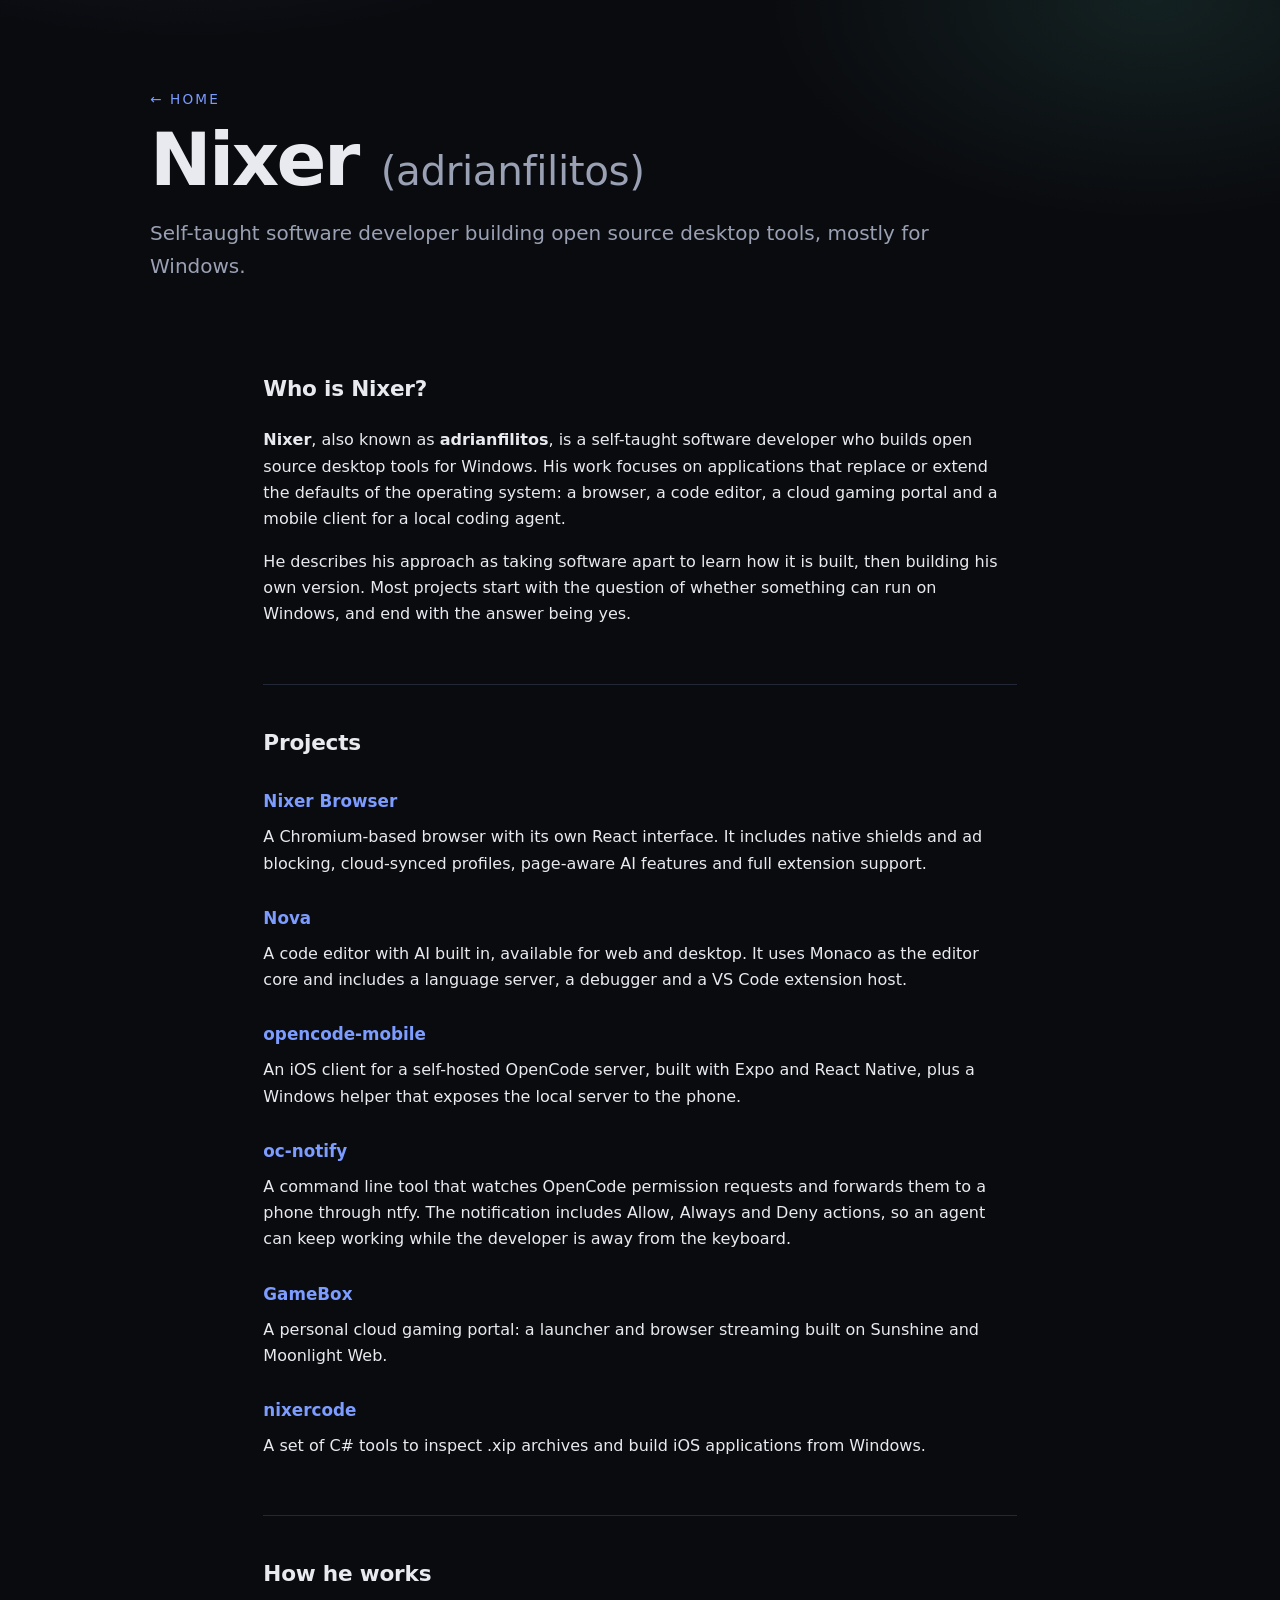
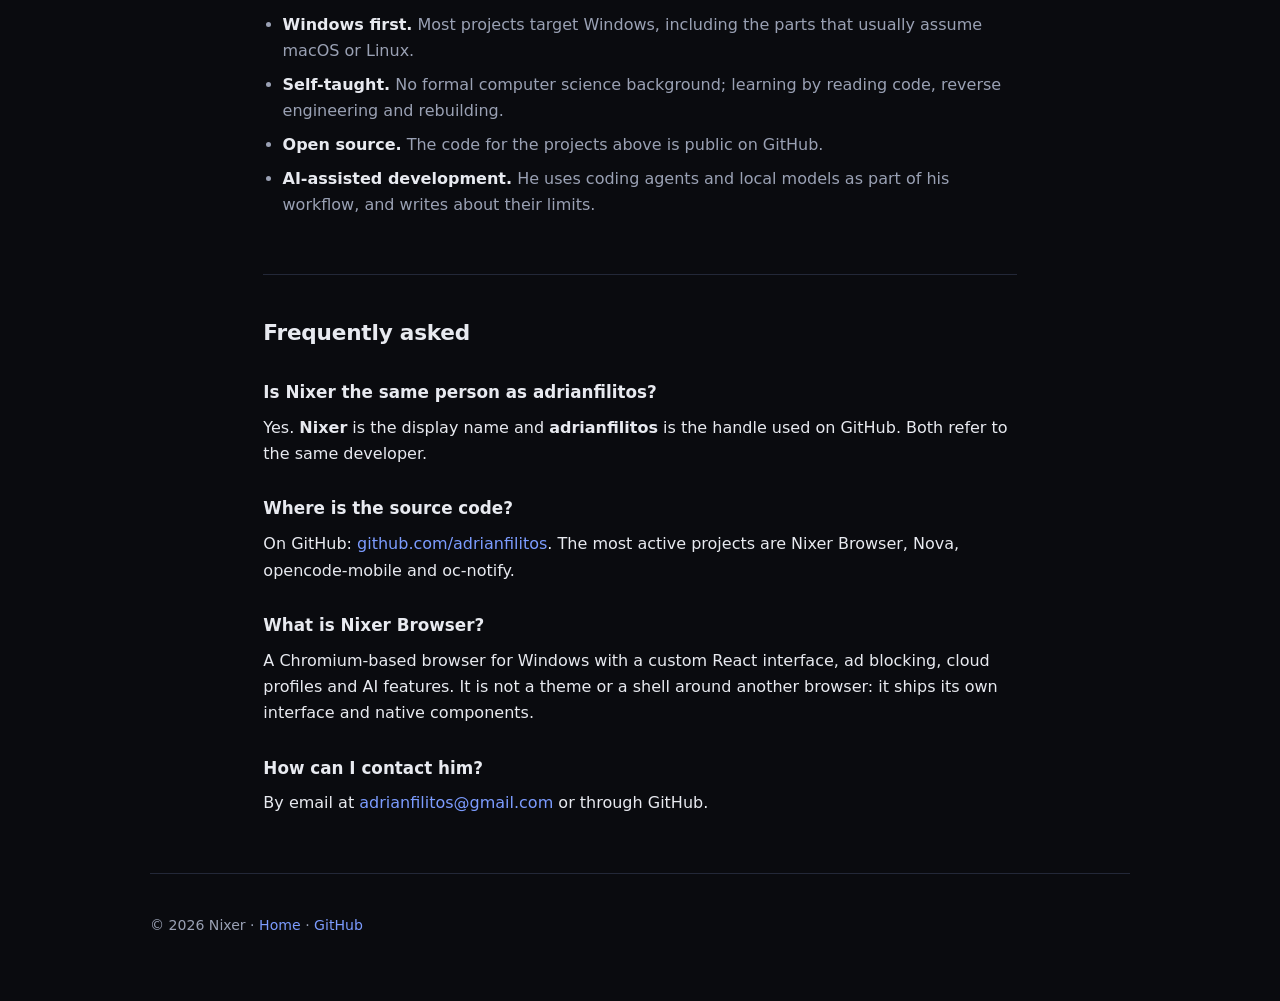
==== about.html @ 4206b8f8 "Add personal site with profile and structured data" ====
<!doctype html>
<html lang="en">
<head>
  <meta charset="utf-8">
  <meta name="viewport" content="width=device-width, initial-scale=1">
  <title>About Nixer (adrianfilitos) — software developer</title>
  <meta name="description" content="Who is Nixer? Nixer, also known as adrianfilitos, is a self-taught software developer who builds open source desktop tools for Windows such as Nixer Browser, Nova and opencode-mobile.">
  <link rel="canonical" href="https://adrianfilitos.github.io/about.html">
  <meta property="og:type" content="profile">
  <meta property="og:title" content="About Nixer (adrianfilitos)">
  <meta property="og:description" content="Self-taught developer building open source tools for Windows.">
  <meta property="og:url" content="https://adrianfilitos.github.io/about.html">
  <meta property="og:image" content="https://avatars.githubusercontent.com/u/198655225?v=4">
  <link rel="icon" href="https://avatars.githubusercontent.com/u/198655225?v=4">
  <link rel="stylesheet" href="styles.css">
  <script type="application/ld+json">
  {
    "@context": "https://schema.org",
    "@type": "ProfilePage",
    "@id": "https://adrianfilitos.github.io/about.html#page",
    "url": "https://adrianfilitos.github.io/about.html",
    "name": "About Nixer (adrianfilitos)",
    "dateModified": "2026-10-20",
    "mainEntity": {
      "@type": "Person",
      "@id": "https://adrianfilitos.github.io/#person",
      "name": "Nixer",
      "alternateName": ["adrianfilitos"],
      "url": "https://adrianfilitos.github.io/",
      "image": "https://avatars.githubusercontent.com/u/198655225?v=4",
      "jobTitle": "Software developer",
      "description": "Nixer (adrianfilitos) is a self-taught software developer who builds open source desktop tools for Windows, including Nixer Browser, Nova, opencode-mobile and oc-notify.",
      "knowsAbout": [
        "Electron",
        "React",
        "TypeScript",
        "C#",
        "Windows development",
        "Minecraft modding",
        "Unreal Engine"
      ],
      "sameAs": [
        "https://github.com/adrianfilitos"
      ]
    }
  }
  </script>
</head>
<body>
  <header class="wrap hero">
    <p class="eyebrow"><a href="index.html">← Home</a></p>
    <h1>Nixer <span class="muted">(adrianfilitos)</span></h1>
    <p class="lead">
      Self-taught software developer building open source desktop tools, mostly for Windows.
    </p>
  </header>

  <main class="wrap prose">
    <section>
      <h2>Who is Nixer?</h2>
      <p>
        <strong>Nixer</strong>, also known as <strong>adrianfilitos</strong>, is a
        self-taught software developer who builds open source desktop tools for Windows.
        His work focuses on applications that replace or extend the defaults of the
        operating system: a browser, a code editor, a cloud gaming portal and a mobile
        client for a local coding agent.
      </p>
      <p>
        He describes his approach as taking software apart to learn how it is built, then
        building his own version. Most projects start with the question of whether
        something can run on Windows, and end with the answer being yes.
      </p>
    </section>

    <section>
      <h2>Projects</h2>

      <h3><a href="https://github.com/adrianfilitos/nixerbrowser">Nixer Browser</a></h3>
      <p>
        A Chromium-based browser with its own React interface. It includes native
        shields and ad blocking, cloud-synced profiles, page-aware AI features and full
        extension support.
      </p>

      <h3><a href="https://github.com/adrianfilitos/deneb-editor">Nova</a></h3>
      <p>
        A code editor with AI built in, available for web and desktop. It uses Monaco as
        the editor core and includes a language server, a debugger and a VS Code
        extension host.
      </p>

      <h3><a href="https://github.com/adrianfilitos/opencode-mobile">opencode-mobile</a></h3>
      <p>
        An iOS client for a self-hosted OpenCode server, built with Expo and React
        Native, plus a Windows helper that exposes the local server to the phone.
      </p>

      <h3><a href="https://github.com/adrianfilitos/oc-notify">oc-notify</a></h3>
      <p>
        A command line tool that watches OpenCode permission requests and forwards them
        to a phone through ntfy. The notification includes Allow, Always and Deny actions,
        so an agent can keep working while the developer is away from the keyboard.
      </p>

      <h3><a href="https://github.com/adrianfilitos/gamebox">GameBox</a></h3>
      <p>
        A personal cloud gaming portal: a launcher and browser streaming built on Sunshine
        and Moonlight Web.
      </p>

      <h3><a href="https://github.com/adrianfilitos/nixercode">nixercode</a></h3>
      <p>
        A set of C# tools to inspect .xip archives and build iOS applications from Windows.
      </p>
    </section>

    <section>
      <h2>How he works</h2>
      <ul>
        <li><strong>Windows first.</strong> Most projects target Windows, including the parts that usually assume macOS or Linux.</li>
        <li><strong>Self-taught.</strong> No formal computer science background; learning by reading code, reverse engineering and rebuilding.</li>
        <li><strong>Open source.</strong> The code for the projects above is public on GitHub.</li>
        <li><strong>AI-assisted development.</strong> He uses coding agents and local models as part of his workflow, and writes about their limits.</li>
      </ul>
    </section>

    <section>
      <h2>Frequently asked</h2>

      <h3>Is Nixer the same person as adrianfilitos?</h3>
      <p>
        Yes. <strong>Nixer</strong> is the display name and <strong>adrianfilitos</strong>
        is the handle used on GitHub. Both refer to the same developer.
      </p>

      <h3>Where is the source code?</h3>
      <p>
        On GitHub: <a href="https://github.com/adrianfilitos">github.com/adrianfilitos</a>.
        The most active projects are Nixer Browser, Nova, opencode-mobile and oc-notify.
      </p>

      <h3>What is Nixer Browser?</h3>
      <p>
        A Chromium-based browser for Windows with a custom React interface, ad blocking,
        cloud profiles and AI features. It is not a theme or a shell around another
        browser: it ships its own interface and native components.
      </p>

      <h3>How can I contact him?</h3>
      <p>
        By email at <a href="mailto:adrianfilitos@gmail.com">adrianfilitos@gmail.com</a>
        or through GitHub.
      </p>
    </section>
  </main>

  <footer class="wrap">
    <p>© 2026 Nixer · <a href="index.html">Home</a> · <a href="https://github.com/adrianfilitos">GitHub</a></p>
  </footer>
</body>
</html>
---- styles.css ----
:root {
  --bg: #0a0b0f;
  --bg-soft: #11131a;
  --card: #141722;
  --line: #232838;
  --text: #e8eaf0;
  --muted: #9aa1b4;
  --accent: #7c9cff;
  --accent-2: #66e3c4;
  --radius: 16px;
  color-scheme: dark;
}

* {
  box-sizing: border-box;
}

html {
  scroll-behavior: smooth;
}

body {
  margin: 0;
  background:
    radial-gradient(900px 500px at 15% -10%, rgba(124, 156, 255, 0.18), transparent 60%),
    radial-gradient(700px 400px at 90% 0%, rgba(102, 227, 196, 0.10), transparent 55%),
    var(--bg);
  color: var(--text);
  font-family: ui-sans-serif, system-ui, -apple-system, "Segoe UI", Roboto, Inter, Arial, sans-serif;
  line-height: 1.65;
  -webkit-font-smoothing: antialiased;
}

a {
  color: var(--accent);
  text-decoration: none;
}

a:hover {
  text-decoration: underline;
}

.wrap {
  width: min(100% - 3rem, 980px);
  margin-inline: auto;
}

.hero {
  padding: 5.5rem 0 3rem;
}

.eyebrow {
  margin: 0 0 0.75rem;
  color: var(--accent-2);
  font-size: 0.85rem;
  letter-spacing: 0.16em;
  text-transform: uppercase;
}

h1 {
  margin: 0;
  font-size: clamp(2.6rem, 7vw, 4.6rem);
  line-height: 1.02;
  letter-spacing: -0.035em;
}

.muted {
  color: var(--muted);
  font-weight: 400;
  font-size: 0.55em;
  letter-spacing: -0.01em;
}

.lead {
  max-width: 62ch;
  margin: 1.25rem 0 0;
  color: var(--muted);
  font-size: clamp(1.05rem, 2vw, 1.25rem);
}

.links {
  display: flex;
  flex-wrap: wrap;
  gap: 0.75rem;
  margin-top: 2rem;
}

.links a {
  padding: 0.55rem 1rem;
  border: 1px solid var(--line);
  border-radius: 999px;
  background: rgba(20, 23, 34, 0.7);
  color: var(--text);
  font-size: 0.92rem;
  transition: border-color 0.15s ease, transform 0.15s ease;
}

.links a:hover {
  border-color: var(--accent);
  text-decoration: none;
  transform: translateY(-1px);
}

main section {
  padding: 2.5rem 0;
  border-top: 1px solid var(--line);
}

main section:first-of-type {
  border-top: 0;
}

h2 {
  margin: 0 0 1.25rem;
  font-size: 1.35rem;
  letter-spacing: -0.01em;
}

h3 {
  margin: 0 0 0.5rem;
  font-size: 1.05rem;
}

p {
  margin: 0 0 1rem;
}

.grid {
  display: grid;
  grid-template-columns: repeat(auto-fit, minmax(260px, 1fr));
  gap: 1rem;
}

.card {
  padding: 1.35rem;
  border: 1px solid var(--line);
  border-radius: var(--radius);
  background: linear-gradient(180deg, rgba(255, 255, 255, 0.025), transparent), var(--card);
  transition: border-color 0.15s ease, transform 0.15s ease;
}

.card:hover {
  border-color: #3a4160;
  transform: translateY(-2px);
}

.card p {
  color: var(--muted);
  font-size: 0.95rem;
}

.card .tags {
  margin: 0;
  color: var(--accent-2);
  font-size: 0.8rem;
  letter-spacing: 0.02em;
}

.chips {
  display: flex;
  flex-wrap: wrap;
  gap: 0.5rem;
  margin: 0;
  padding: 0;
  list-style: none;
}

.chips li {
  padding: 0.35rem 0.7rem;
  border: 1px solid var(--line);
  border-radius: 999px;
  background: var(--bg-soft);
  color: var(--muted);
  font-size: 0.85rem;
}

.button {
  display: inline-block;
  padding: 0.65rem 1.15rem;
  border-radius: 10px;
  background: var(--accent);
  color: #0a0b0f;
  font-weight: 650;
}

.button:hover {
  text-decoration: none;
  filter: brightness(1.08);
}

.prose {
  max-width: 74ch;
}

.prose h3 {
  margin-top: 1.75rem;
}

.prose ul {
  margin: 0 0 1rem;
  padding-left: 1.2rem;
  color: var(--muted);
}

.prose li {
  margin-bottom: 0.45rem;
}

.prose li strong {
  color: var(--text);
}

footer {
  padding: 2.5rem 0 4rem;
  border-top: 1px solid var(--line);
  color: var(--muted);
  font-size: 0.88rem;
}

footer p {
  margin: 0;
}

@media (max-width: 600px) {
  .hero {
    padding-top: 3.5rem;
  }

  .wrap {
    width: min(100% - 2rem, 980px);
  }
}
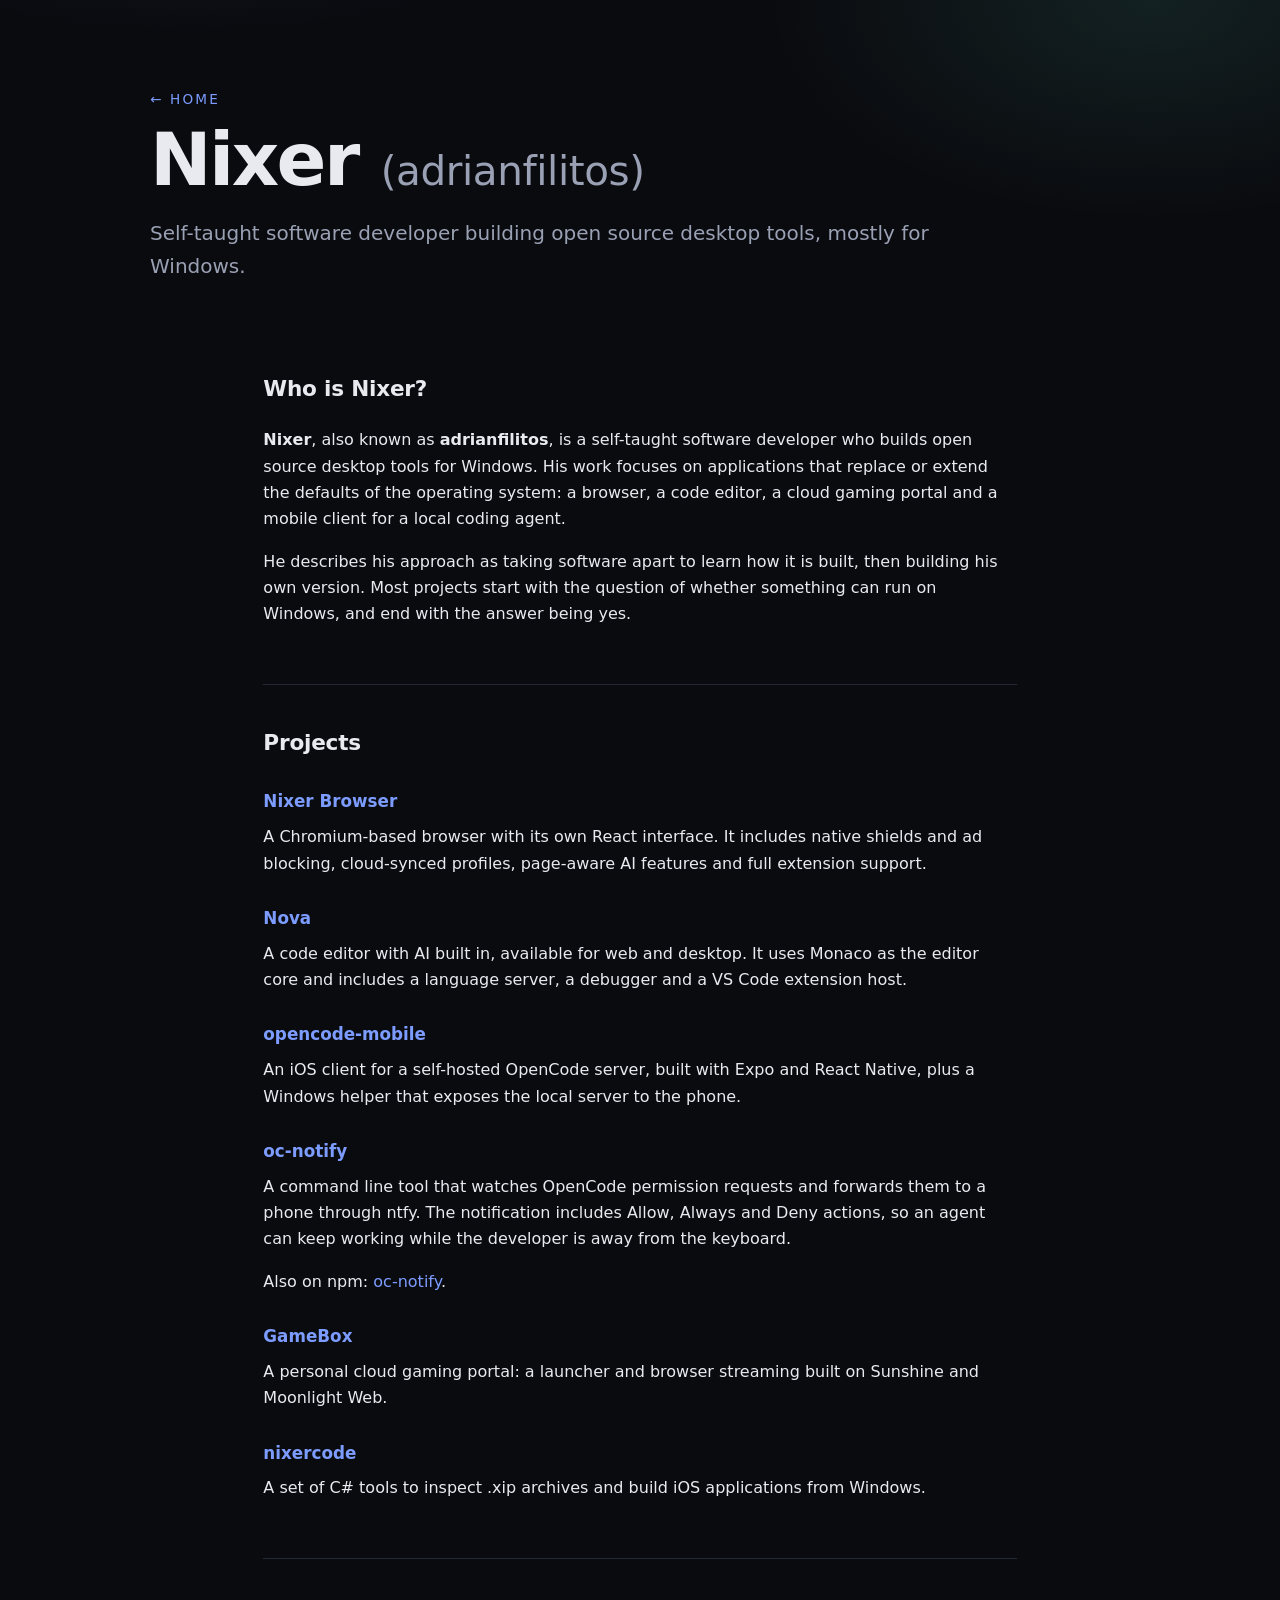
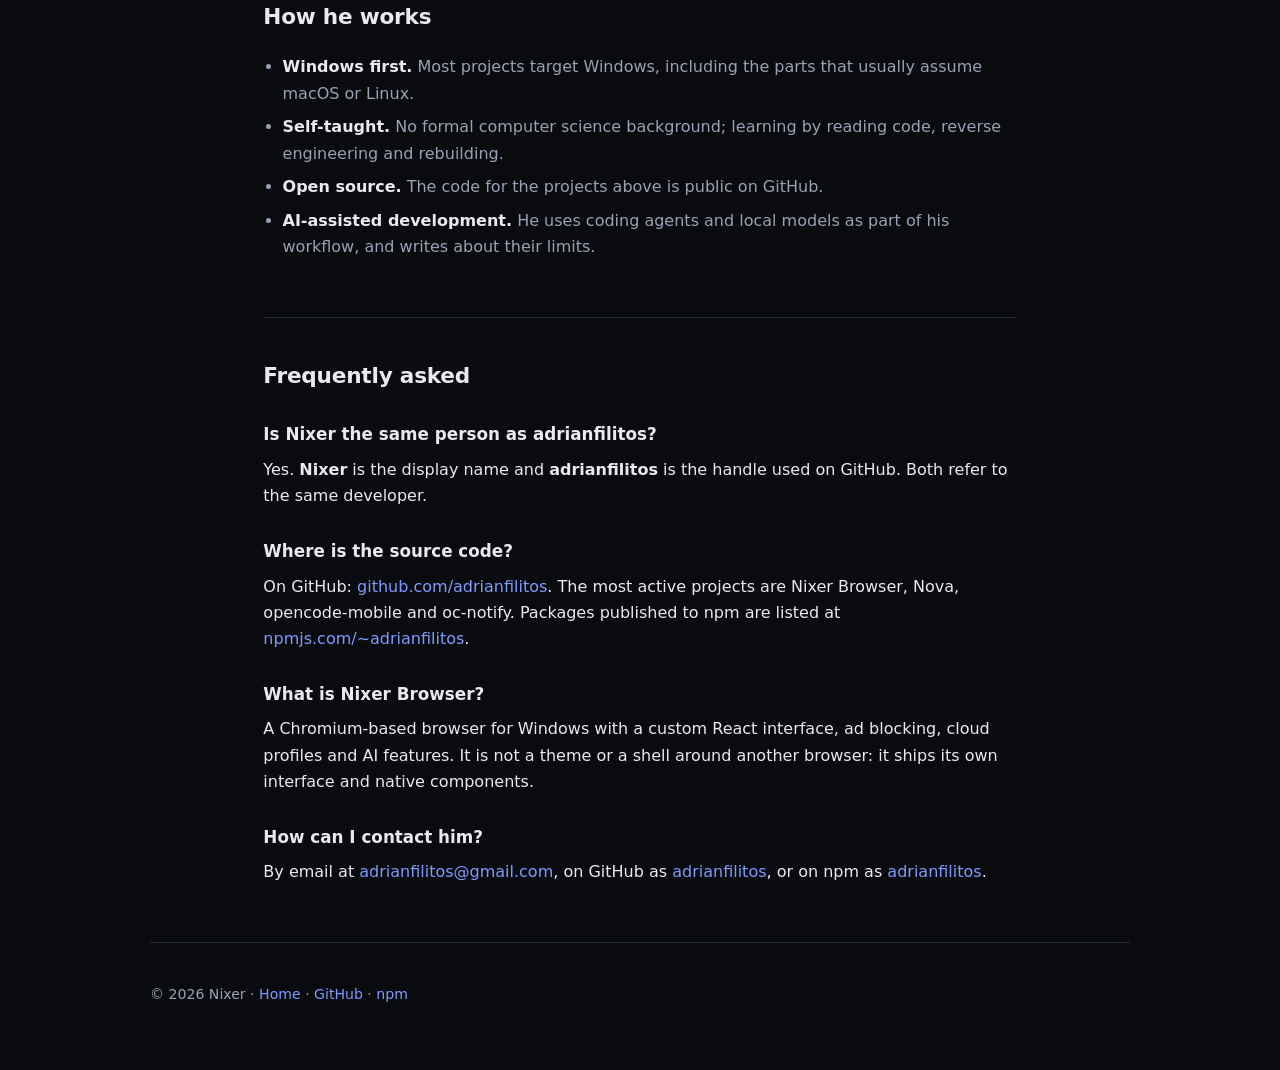
==== commit 43fdddd6: "Link npm profile and oc-notify package" ====
--- a/about.html
+++ b/about.html
@@ -3,7 +3,7 @@
 <head>
   <meta charset="utf-8">
   <meta name="viewport" content="width=device-width, initial-scale=1">
-  <title>About Nixer (adrianfilitos) — software developer</title>
+  <title>About Nixer (adrianfilitos) · software developer</title>
   <meta name="description" content="Who is Nixer? Nixer, also known as adrianfilitos, is a self-taught software developer who builds open source desktop tools for Windows such as Nixer Browser, Nova and opencode-mobile.">
   <link rel="canonical" href="https://adrianfilitos.github.io/about.html">
   <meta property="og:type" content="profile">
@@ -40,7 +40,8 @@
         "Unreal Engine"
       ],
       "sameAs": [
-        "https://github.com/adrianfilitos"
+        "https://github.com/adrianfilitos",
+        "https://www.npmjs.com/~adrianfilitos"
       ]
     }
   }
@@ -101,6 +102,10 @@
         to a phone through ntfy. The notification includes Allow, Always and Deny actions,
         so an agent can keep working while the developer is away from the keyboard.
       </p>
+      <p>
+        Also on npm:
+        <a href="https://www.npmjs.com/package/oc-notify">oc-notify</a>.
+      </p>
 
       <h3><a href="https://github.com/adrianfilitos/gamebox">GameBox</a></h3>
       <p>
@@ -137,6 +142,8 @@
       <p>
         On GitHub: <a href="https://github.com/adrianfilitos">github.com/adrianfilitos</a>.
         The most active projects are Nixer Browser, Nova, opencode-mobile and oc-notify.
+        Packages published to npm are listed at
+        <a href="https://www.npmjs.com/~adrianfilitos">npmjs.com/~adrianfilitos</a>.
       </p>
 
       <h3>What is Nixer Browser?</h3>
@@ -148,14 +155,15 @@
 
       <h3>How can I contact him?</h3>
       <p>
-        By email at <a href="mailto:adrianfilitos@gmail.com">adrianfilitos@gmail.com</a>
-        or through GitHub.
+        By email at <a href="mailto:adrianfilitos@gmail.com">adrianfilitos@gmail.com</a>,
+        on GitHub as <a href="https://github.com/adrianfilitos">adrianfilitos</a>, or on
+        npm as <a href="https://www.npmjs.com/~adrianfilitos">adrianfilitos</a>.
       </p>
     </section>
   </main>
 
   <footer class="wrap">
-    <p>© 2026 Nixer · <a href="index.html">Home</a> · <a href="https://github.com/adrianfilitos">GitHub</a></p>
+    <p>© 2026 Nixer · <a href="index.html">Home</a> · <a href="https://github.com/adrianfilitos">GitHub</a> · <a href="https://www.npmjs.com/~adrianfilitos">npm</a></p>
   </footer>
 </body>
 </html>
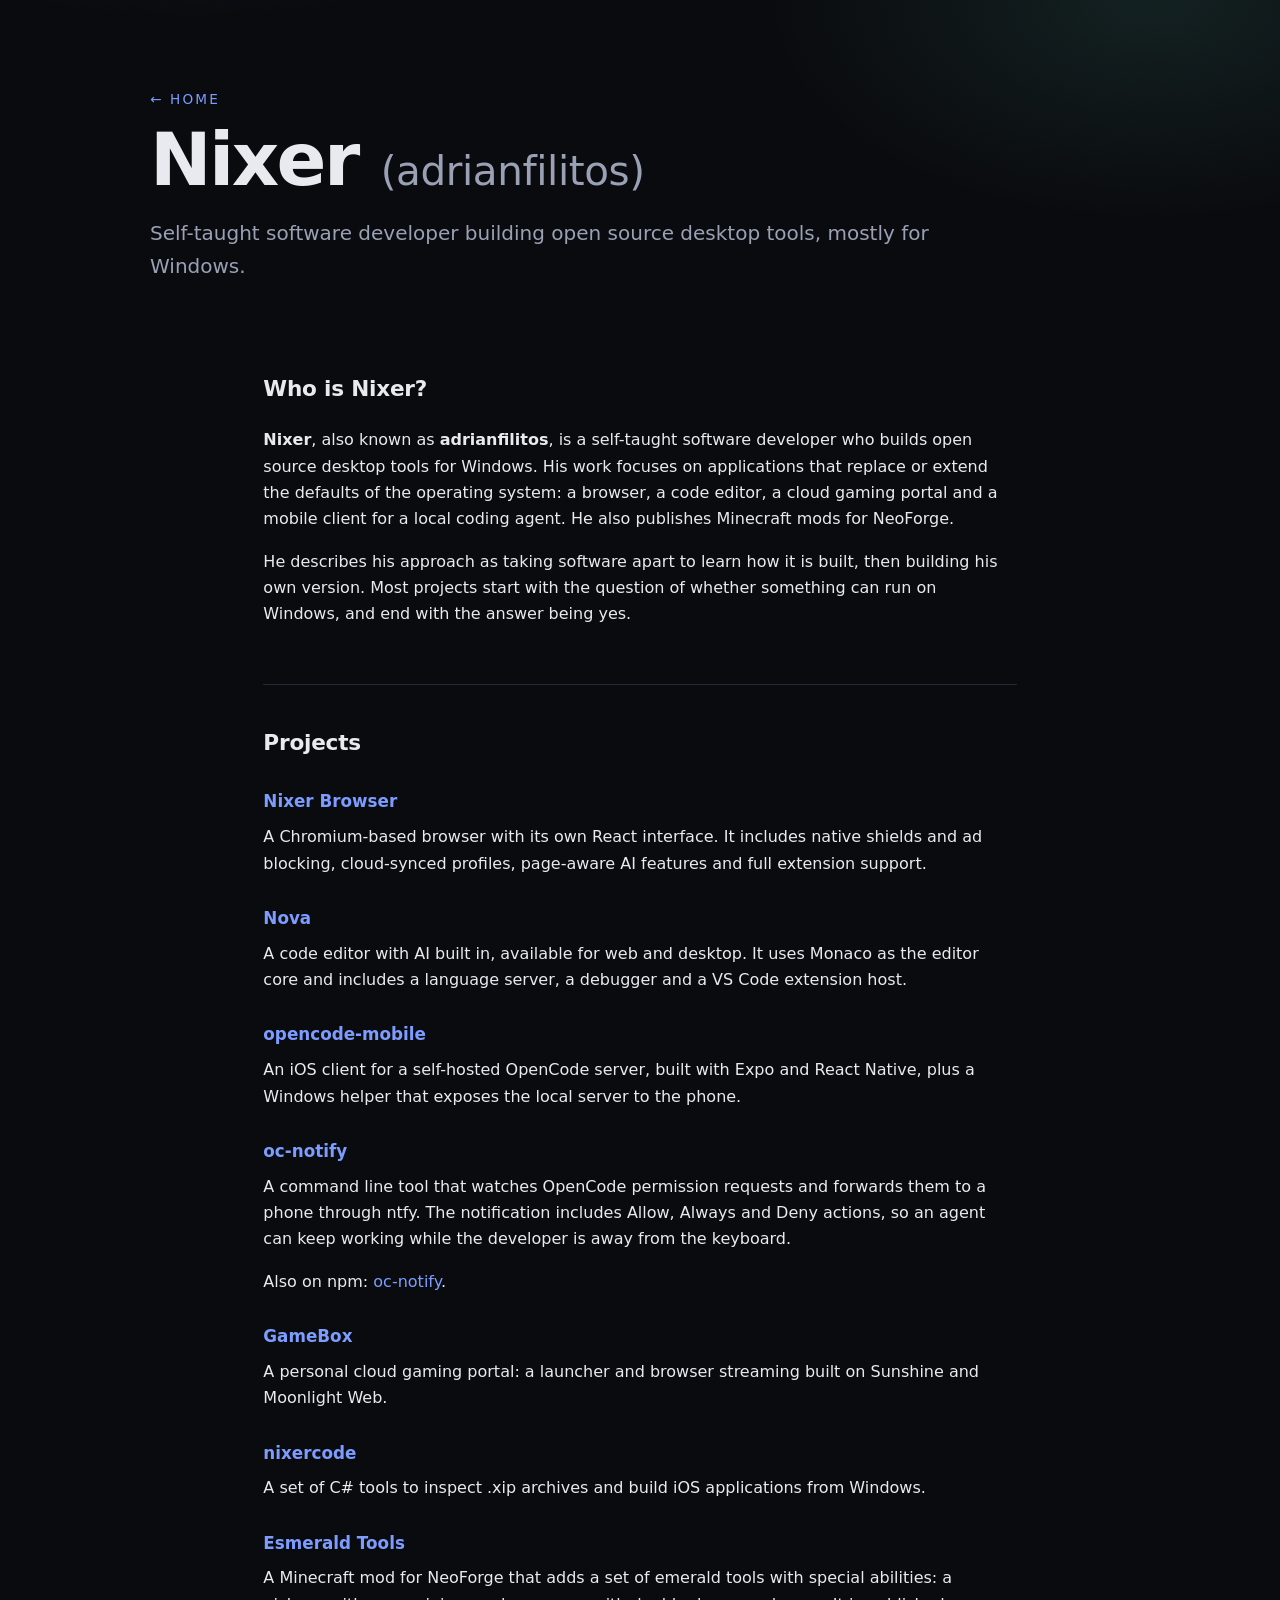
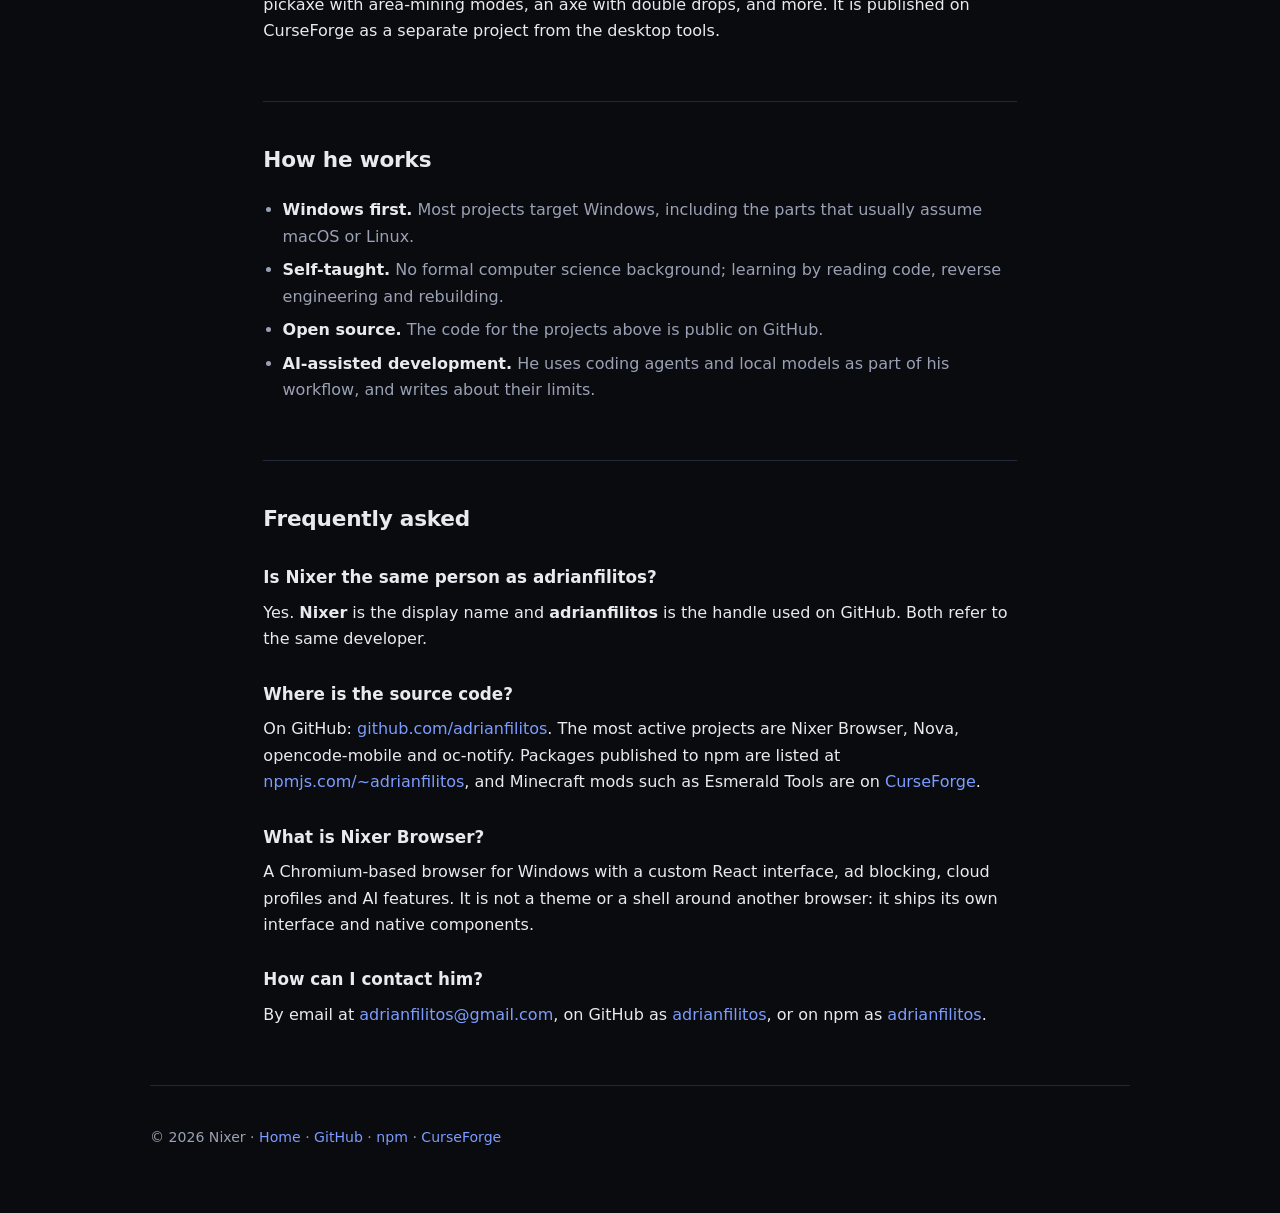
==== commit 7140dff9: "Link CurseForge profile and Esmerald Tools project" ====
--- a/about.html
+++ b/about.html
@@ -4,7 +4,7 @@
   <meta charset="utf-8">
   <meta name="viewport" content="width=device-width, initial-scale=1">
   <title>About Nixer (adrianfilitos) · software developer</title>
-  <meta name="description" content="Who is Nixer? Nixer, also known as adrianfilitos, is a self-taught software developer who builds open source desktop tools for Windows such as Nixer Browser, Nova and opencode-mobile.">
+  <meta name="description" content="Who is Nixer? Nixer, also known as adrianfilitos, is a self-taught software developer who builds open source desktop tools for Windows such as Nixer Browser, Nova and opencode-mobile, and Minecraft mods such as Esmerald Tools.">
   <link rel="canonical" href="https://adrianfilitos.github.io/about.html">
   <meta property="og:type" content="profile">
   <meta property="og:title" content="About Nixer (adrianfilitos)">
@@ -29,7 +29,7 @@
       "url": "https://adrianfilitos.github.io/",
       "image": "https://avatars.githubusercontent.com/u/198655225?v=4",
       "jobTitle": "Software developer",
-      "description": "Nixer (adrianfilitos) is a self-taught software developer who builds open source desktop tools for Windows, including Nixer Browser, Nova, opencode-mobile and oc-notify.",
+      "description": "Nixer (adrianfilitos) is a self-taught software developer who builds open source desktop tools for Windows and Minecraft mods for NeoForge, including Nixer Browser, Nova, opencode-mobile, oc-notify and Esmerald Tools.",
       "knowsAbout": [
         "Electron",
         "React",
@@ -41,7 +41,8 @@
       ],
       "sameAs": [
         "https://github.com/adrianfilitos",
-        "https://www.npmjs.com/~adrianfilitos"
+        "https://www.npmjs.com/~adrianfilitos",
+        "https://www.curseforge.com/members/adrianfilitos"
       ]
     }
   }
@@ -64,7 +65,7 @@
         self-taught software developer who builds open source desktop tools for Windows.
         His work focuses on applications that replace or extend the defaults of the
         operating system: a browser, a code editor, a cloud gaming portal and a mobile
-        client for a local coding agent.
+        client for a local coding agent. He also publishes Minecraft mods for NeoForge.
       </p>
       <p>
         He describes his approach as taking software apart to learn how it is built, then
@@ -117,6 +118,13 @@
       <p>
         A set of C# tools to inspect .xip archives and build iOS applications from Windows.
       </p>
+
+      <h3><a href="https://www.curseforge.com/minecraft/mc-mods/minecraft-esmerald-tools">Esmerald Tools</a></h3>
+      <p>
+        A Minecraft mod for NeoForge that adds a set of emerald tools with special
+        abilities: a pickaxe with area-mining modes, an axe with double drops, and more.
+        It is published on CurseForge as a separate project from the desktop tools.
+      </p>
     </section>
 
     <section>
@@ -143,7 +151,9 @@
         On GitHub: <a href="https://github.com/adrianfilitos">github.com/adrianfilitos</a>.
         The most active projects are Nixer Browser, Nova, opencode-mobile and oc-notify.
         Packages published to npm are listed at
-        <a href="https://www.npmjs.com/~adrianfilitos">npmjs.com/~adrianfilitos</a>.
+        <a href="https://www.npmjs.com/~adrianfilitos">npmjs.com/~adrianfilitos</a>, and
+        Minecraft mods such as Esmerald Tools are on
+        <a href="https://www.curseforge.com/members/adrianfilitos">CurseForge</a>.
       </p>
 
       <h3>What is Nixer Browser?</h3>
@@ -163,7 +173,7 @@
   </main>
 
   <footer class="wrap">
-    <p>© 2026 Nixer · <a href="index.html">Home</a> · <a href="https://github.com/adrianfilitos">GitHub</a> · <a href="https://www.npmjs.com/~adrianfilitos">npm</a></p>
+    <p>© 2026 Nixer · <a href="index.html">Home</a> · <a href="https://github.com/adrianfilitos">GitHub</a> · <a href="https://www.npmjs.com/~adrianfilitos">npm</a> · <a href="https://www.curseforge.com/members/adrianfilitos">CurseForge</a></p>
   </footer>
 </body>
 </html>
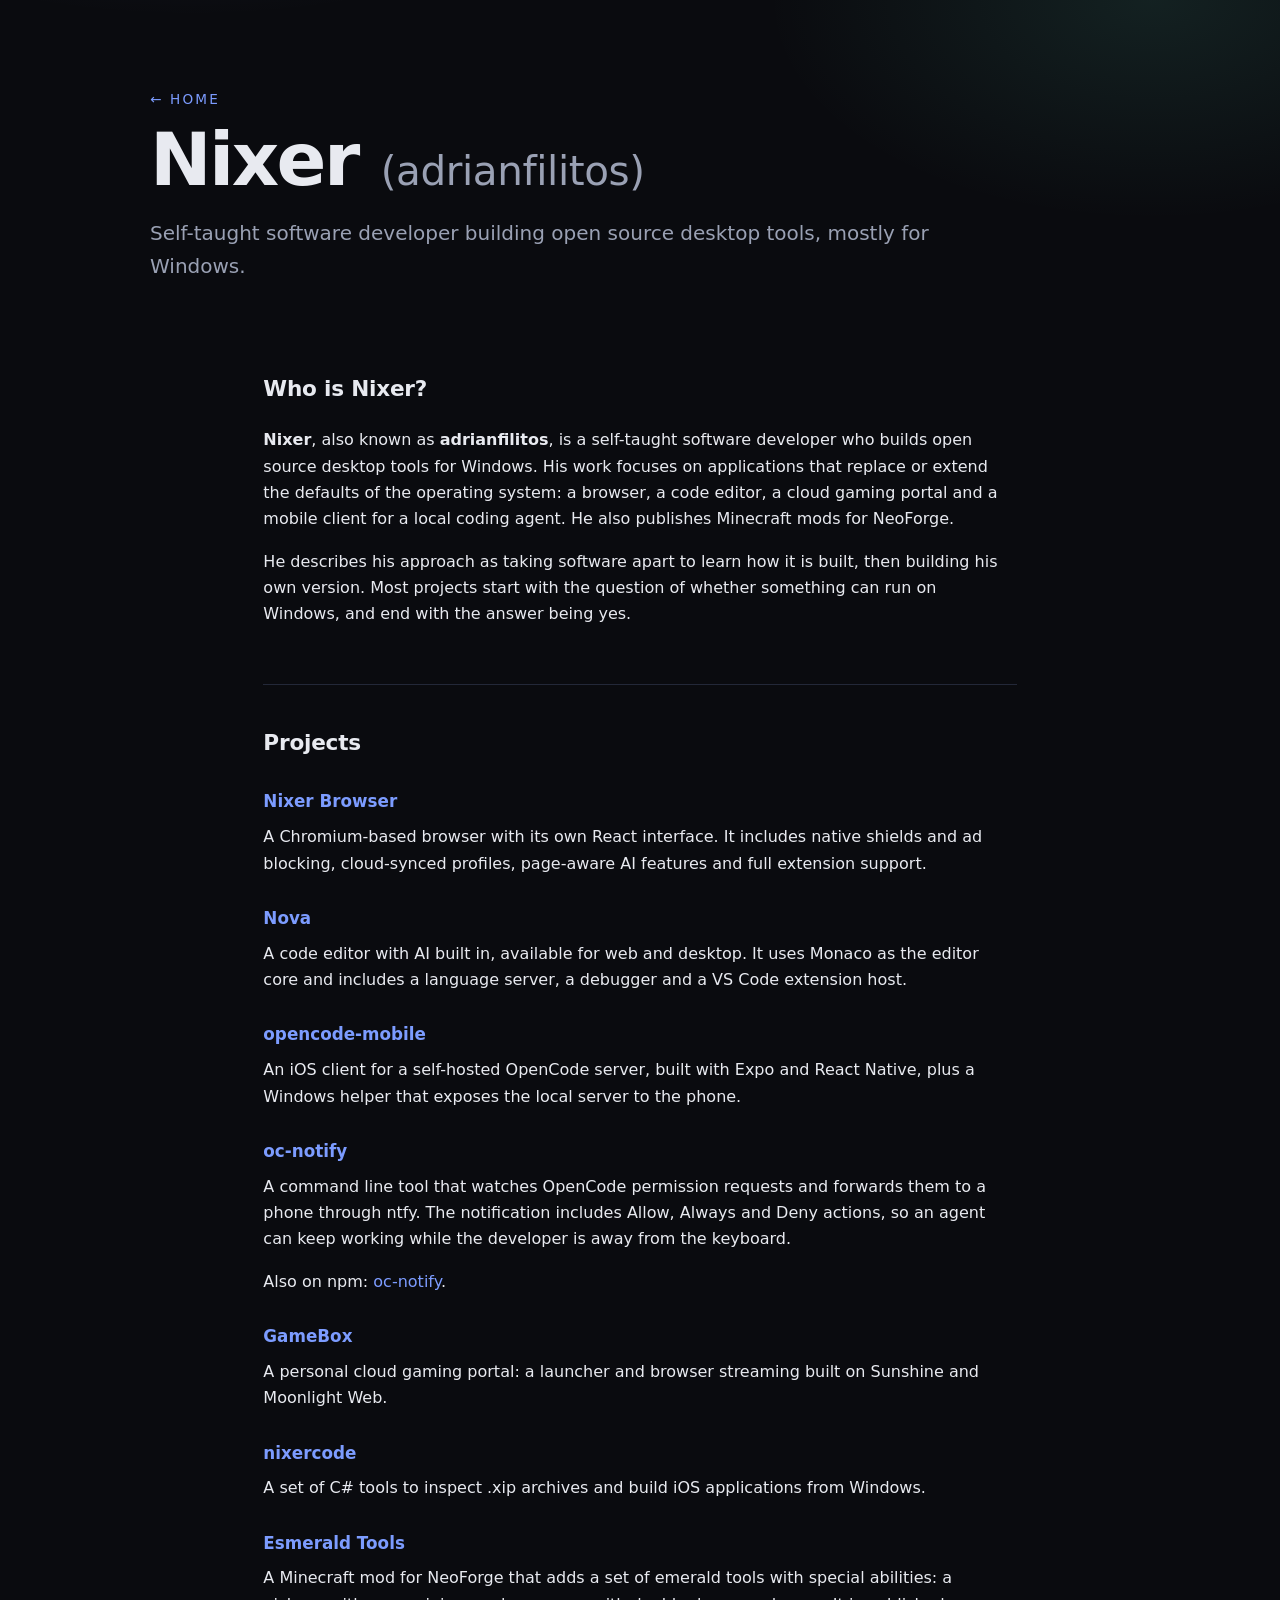
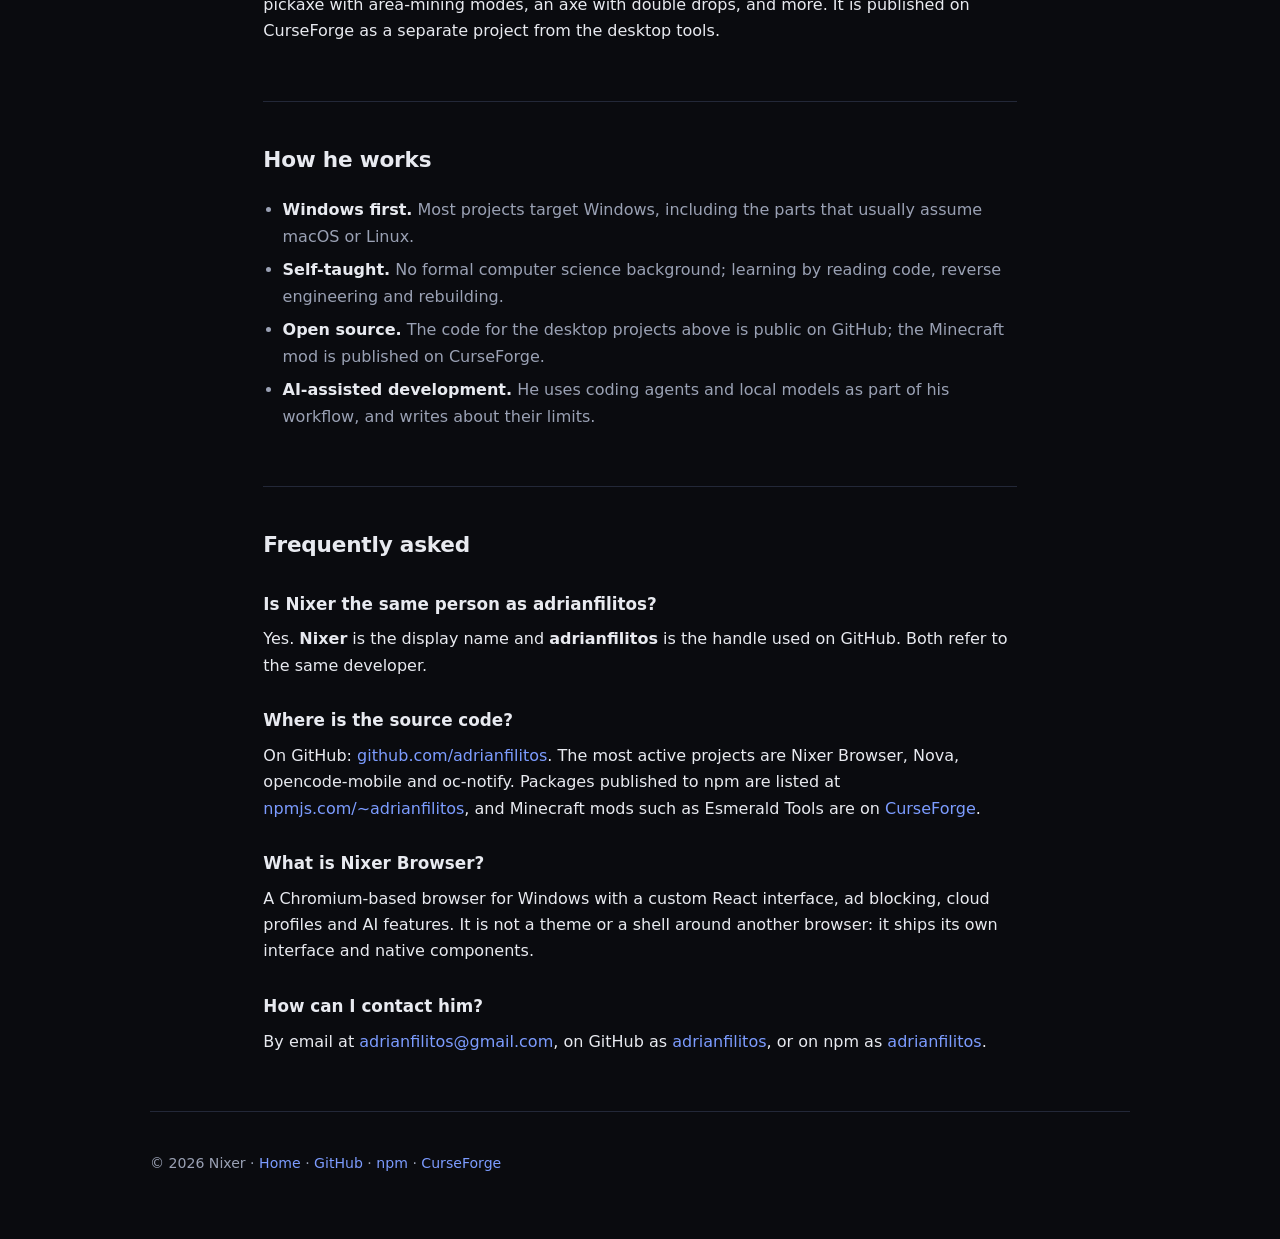
==== commit be05f4c1: "Keep open source claim accurate for CurseForge mod" ====
--- a/about.html
+++ b/about.html
@@ -132,7 +132,7 @@
       <ul>
         <li><strong>Windows first.</strong> Most projects target Windows, including the parts that usually assume macOS or Linux.</li>
         <li><strong>Self-taught.</strong> No formal computer science background; learning by reading code, reverse engineering and rebuilding.</li>
-        <li><strong>Open source.</strong> The code for the projects above is public on GitHub.</li>
+        <li><strong>Open source.</strong> The code for the desktop projects above is public on GitHub; the Minecraft mod is published on CurseForge.</li>
         <li><strong>AI-assisted development.</strong> He uses coding agents and local models as part of his workflow, and writes about their limits.</li>
       </ul>
     </section>
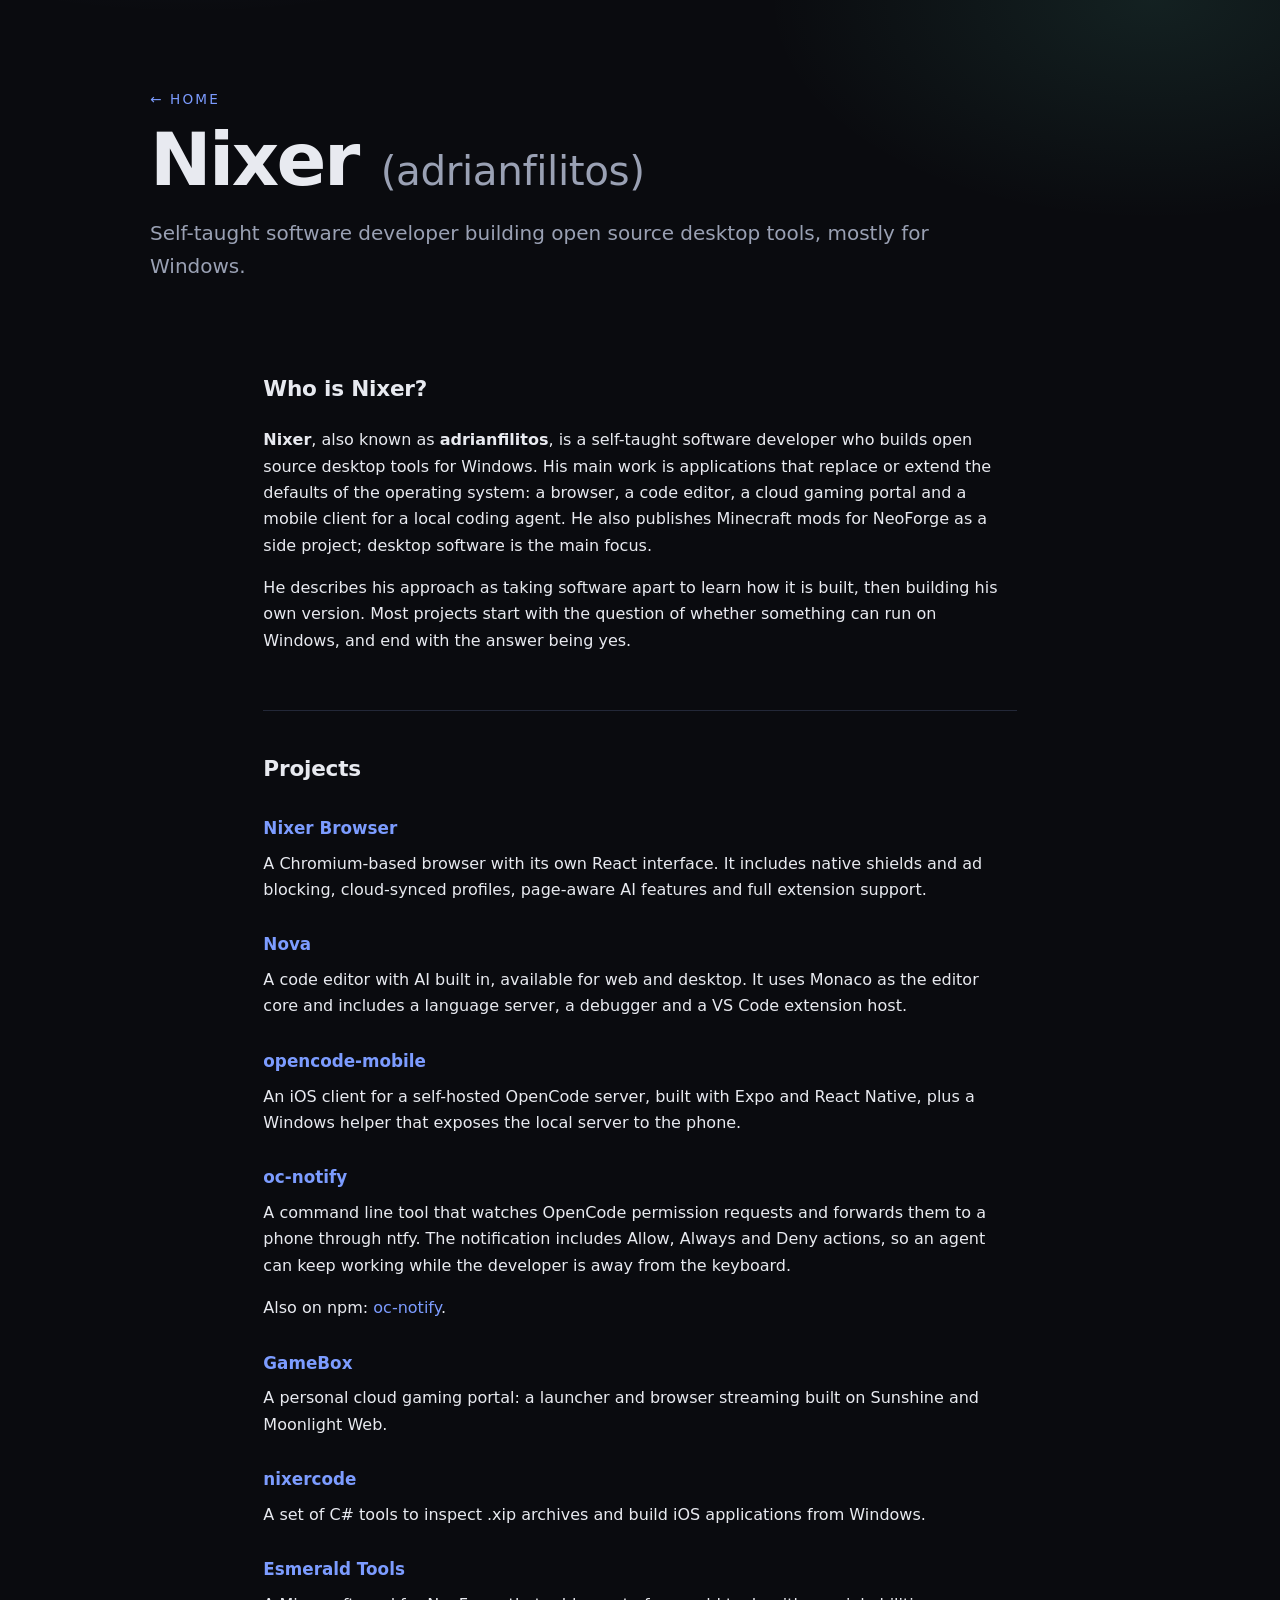
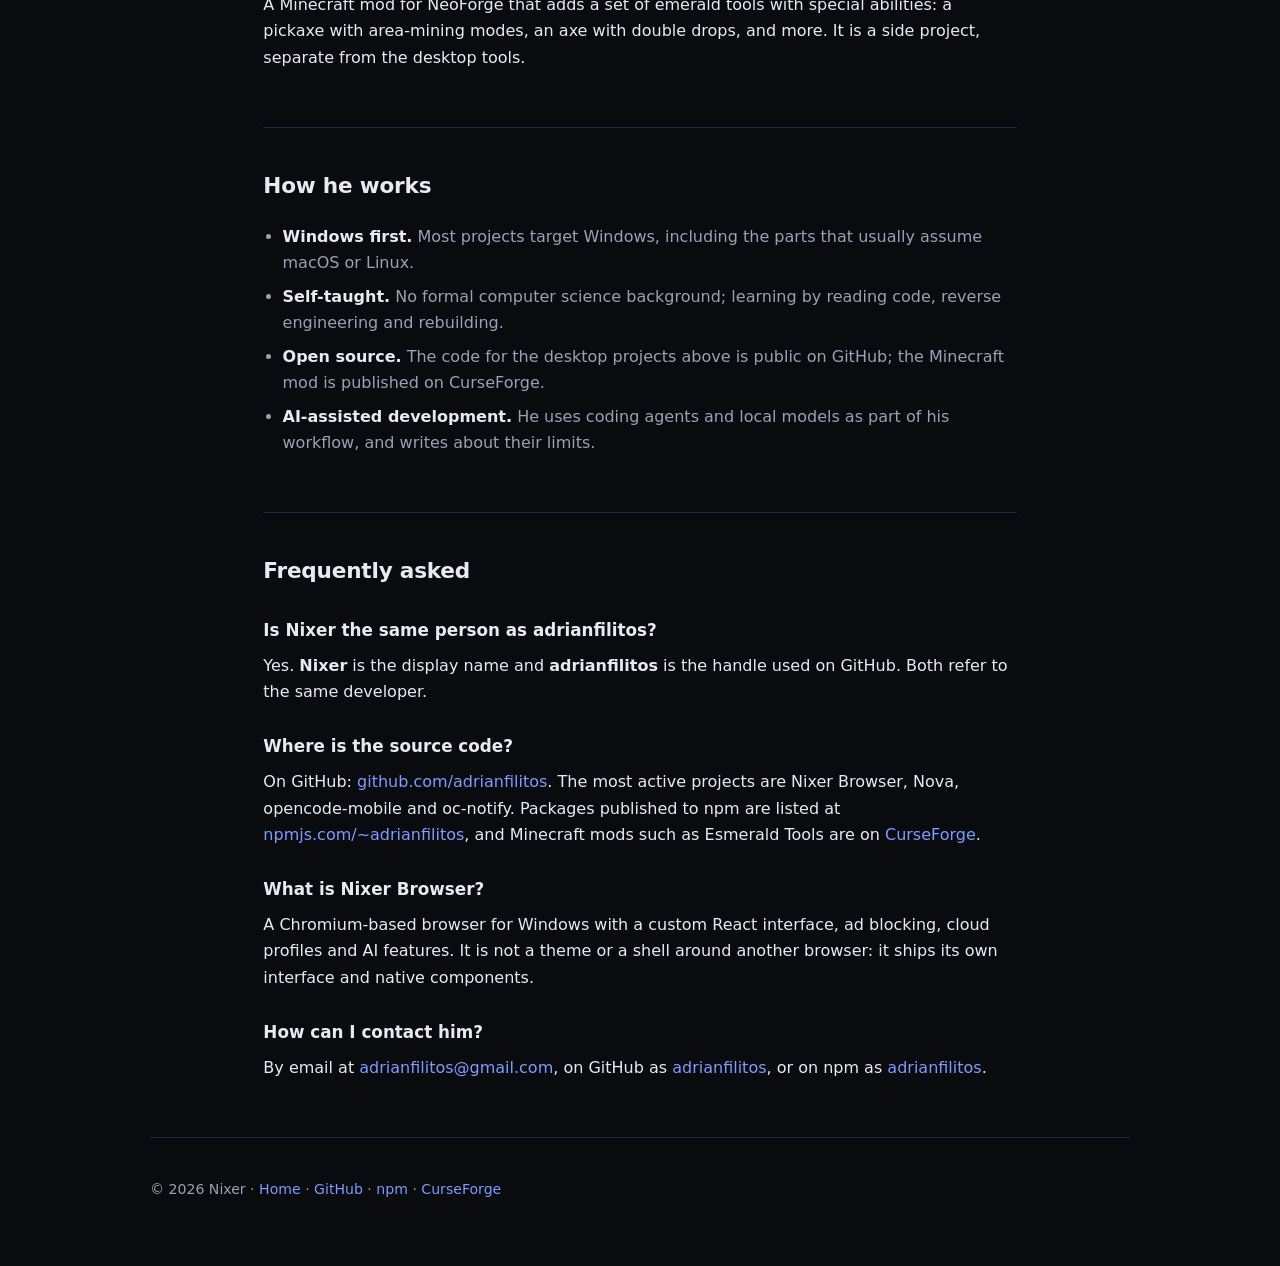
==== commit 0e2de7a4: "Refuerza la identidad de software developer en la web" ====
--- a/about.html
+++ b/about.html
@@ -4,11 +4,11 @@
   <meta charset="utf-8">
   <meta name="viewport" content="width=device-width, initial-scale=1">
   <title>About Nixer (adrianfilitos) · software developer</title>
-  <meta name="description" content="Who is Nixer? Nixer, also known as adrianfilitos, is a self-taught software developer who builds open source desktop tools for Windows such as Nixer Browser, Nova and opencode-mobile, and Minecraft mods such as Esmerald Tools.">
+  <meta name="description" content="Who is Nixer? Nixer, also known as adrianfilitos, is a self-taught software developer who builds open source desktop tools for Windows such as Nixer Browser, Nova and opencode-mobile. He also publishes Minecraft mods such as Esmerald Tools as a side project.">
   <link rel="canonical" href="https://adrianfilitos.github.io/about.html">
   <meta property="og:type" content="profile">
   <meta property="og:title" content="About Nixer (adrianfilitos)">
-  <meta property="og:description" content="Self-taught developer building open source tools for Windows.">
+  <meta property="og:description" content="Self-taught software developer building open source desktop tools for Windows.">
   <meta property="og:url" content="https://adrianfilitos.github.io/about.html">
   <meta property="og:image" content="https://avatars.githubusercontent.com/u/198655225?v=4">
   <link rel="icon" href="https://avatars.githubusercontent.com/u/198655225?v=4">
@@ -20,7 +20,7 @@
     "@id": "https://adrianfilitos.github.io/about.html#page",
     "url": "https://adrianfilitos.github.io/about.html",
     "name": "About Nixer (adrianfilitos)",
-    "dateModified": "2026-10-20",
+    "dateModified": "2026-10-23",
     "mainEntity": {
       "@type": "Person",
       "@id": "https://adrianfilitos.github.io/#person",
@@ -28,23 +28,129 @@
       "alternateName": ["adrianfilitos"],
       "url": "https://adrianfilitos.github.io/",
       "image": "https://avatars.githubusercontent.com/u/198655225?v=4",
+      "email": "adrianfilitos@gmail.com",
       "jobTitle": "Software developer",
-      "description": "Nixer (adrianfilitos) is a self-taught software developer who builds open source desktop tools for Windows and Minecraft mods for NeoForge, including Nixer Browser, Nova, opencode-mobile, oc-notify and Esmerald Tools.",
+      "description": "Nixer (adrianfilitos) is a self-taught software developer who builds open source desktop tools for Windows, including Nixer Browser, Nova, opencode-mobile and oc-notify. He also publishes Minecraft mods for NeoForge as a side project.",
       "knowsAbout": [
         "Electron",
         "React",
         "TypeScript",
         "C#",
         "Windows development",
-        "Minecraft modding",
-        "Unreal Engine"
+        "Unreal Engine",
+        "Minecraft modding"
       ],
+      "knowsLanguage": ["Spanish", "English"],
       "sameAs": [
         "https://github.com/adrianfilitos",
         "https://www.npmjs.com/~adrianfilitos",
         "https://www.curseforge.com/members/adrianfilitos"
       ]
     }
+  }
+  </script>
+  <script type="application/ld+json">
+  {
+    "@context": "https://schema.org",
+    "@type": "ItemList",
+    "@id": "https://adrianfilitos.github.io/#projects",
+    "name": "Software projects by Nixer",
+    "numberOfItems": 7,
+    "itemListOrder": "https://schema.org/ItemListOrderAscending",
+    "itemListElement": [
+      {
+        "@type": "ListItem",
+        "position": 1,
+        "item": {
+          "@type": "SoftwareApplication",
+          "name": "Nixer Browser",
+          "url": "https://github.com/adrianfilitos/nixerbrowser",
+          "description": "Chromium browser with a custom React interface, native shields, cloud profiles and extension support.",
+          "applicationCategory": "BrowserApplication",
+          "operatingSystem": "Windows",
+          "author": { "@id": "https://adrianfilitos.github.io/#person" }
+        }
+      },
+      {
+        "@type": "ListItem",
+        "position": 2,
+        "item": {
+          "@type": "SoftwareApplication",
+          "name": "Nova",
+          "url": "https://github.com/adrianfilitos/deneb-editor",
+          "description": "Code editor with AI built in, Monaco, a language server, a debugger and a VS Code extension host.",
+          "applicationCategory": "DeveloperApplication",
+          "operatingSystem": "Windows, Web",
+          "author": { "@id": "https://adrianfilitos.github.io/#person" }
+        }
+      },
+      {
+        "@type": "ListItem",
+        "position": 3,
+        "item": {
+          "@type": "SoftwareApplication",
+          "name": "opencode-mobile",
+          "url": "https://github.com/adrianfilitos/opencode-mobile",
+          "description": "iOS client for a self-hosted OpenCode server, plus a Windows helper.",
+          "applicationCategory": "DeveloperApplication",
+          "operatingSystem": "iOS",
+          "author": { "@id": "https://adrianfilitos.github.io/#person" }
+        }
+      },
+      {
+        "@type": "ListItem",
+        "position": 4,
+        "item": {
+          "@type": "SoftwareApplication",
+          "name": "oc-notify",
+          "url": "https://github.com/adrianfilitos/oc-notify",
+          "description": "CLI that forwards OpenCode permission requests to a phone through ntfy.",
+          "applicationCategory": "DeveloperApplication",
+          "operatingSystem": "Windows",
+          "author": { "@id": "https://adrianfilitos.github.io/#person" }
+        }
+      },
+      {
+        "@type": "ListItem",
+        "position": 5,
+        "item": {
+          "@type": "SoftwareApplication",
+          "name": "GameBox",
+          "url": "https://github.com/adrianfilitos/gamebox",
+          "description": "Personal cloud gaming portal built on Sunshine and Moonlight Web.",
+          "applicationCategory": "GameApplication",
+          "operatingSystem": "Windows",
+          "author": { "@id": "https://adrianfilitos.github.io/#person" }
+        }
+      },
+      {
+        "@type": "ListItem",
+        "position": 6,
+        "item": {
+          "@type": "SoftwareApplication",
+          "name": "nixercode",
+          "url": "https://github.com/adrianfilitos/nixercode",
+          "description": "C# tools to inspect .xip archives and build iOS apps from Windows.",
+          "applicationCategory": "DeveloperApplication",
+          "operatingSystem": "Windows",
+          "author": { "@id": "https://adrianfilitos.github.io/#person" }
+        }
+      },
+      {
+        "@type": "ListItem",
+        "position": 7,
+        "item": {
+          "@type": "SoftwareApplication",
+          "name": "Esmerald Tools",
+          "url": "https://www.curseforge.com/minecraft/mc-mods/minecraft-esmerald-tools",
+          "description": "NeoForge mod that adds emerald tools with special abilities.",
+          "applicationCategory": "GameApplication",
+          "applicationSubCategory": "Minecraft mod",
+          "operatingSystem": "Windows",
+          "author": { "@id": "https://adrianfilitos.github.io/#person" }
+        }
+      }
+    ]
   }
   </script>
 </head>
@@ -63,9 +169,10 @@
       <p>
         <strong>Nixer</strong>, also known as <strong>adrianfilitos</strong>, is a
         self-taught software developer who builds open source desktop tools for Windows.
-        His work focuses on applications that replace or extend the defaults of the
+        His main work is applications that replace or extend the defaults of the
         operating system: a browser, a code editor, a cloud gaming portal and a mobile
-        client for a local coding agent. He also publishes Minecraft mods for NeoForge.
+        client for a local coding agent. He also publishes Minecraft mods for NeoForge
+        as a side project; desktop software is the main focus.
       </p>
       <p>
         He describes his approach as taking software apart to learn how it is built, then
@@ -123,7 +230,7 @@
       <p>
         A Minecraft mod for NeoForge that adds a set of emerald tools with special
         abilities: a pickaxe with area-mining modes, an axe with double drops, and more.
-        It is published on CurseForge as a separate project from the desktop tools.
+        It is a side project, separate from the desktop tools.
       </p>
     </section>
 
@@ -148,12 +255,12 @@
 
       <h3>Where is the source code?</h3>
       <p>
-        On GitHub: <a href="https://github.com/adrianfilitos">github.com/adrianfilitos</a>.
+        On GitHub: <a href="https://github.com/adrianfilitos" rel="me">github.com/adrianfilitos</a>.
         The most active projects are Nixer Browser, Nova, opencode-mobile and oc-notify.
         Packages published to npm are listed at
-        <a href="https://www.npmjs.com/~adrianfilitos">npmjs.com/~adrianfilitos</a>, and
+        <a href="https://www.npmjs.com/~adrianfilitos" rel="me">npmjs.com/~adrianfilitos</a>, and
         Minecraft mods such as Esmerald Tools are on
-        <a href="https://www.curseforge.com/members/adrianfilitos">CurseForge</a>.
+        <a href="https://www.curseforge.com/members/adrianfilitos" rel="me">CurseForge</a>.
       </p>
 
       <h3>What is Nixer Browser?</h3>
@@ -166,14 +273,14 @@
       <h3>How can I contact him?</h3>
       <p>
         By email at <a href="mailto:adrianfilitos@gmail.com">adrianfilitos@gmail.com</a>,
-        on GitHub as <a href="https://github.com/adrianfilitos">adrianfilitos</a>, or on
-        npm as <a href="https://www.npmjs.com/~adrianfilitos">adrianfilitos</a>.
+        on GitHub as <a href="https://github.com/adrianfilitos" rel="me">adrianfilitos</a>, or on
+        npm as <a href="https://www.npmjs.com/~adrianfilitos" rel="me">adrianfilitos</a>.
       </p>
     </section>
   </main>
 
   <footer class="wrap">
-    <p>© 2026 Nixer · <a href="index.html">Home</a> · <a href="https://github.com/adrianfilitos">GitHub</a> · <a href="https://www.npmjs.com/~adrianfilitos">npm</a> · <a href="https://www.curseforge.com/members/adrianfilitos">CurseForge</a></p>
+    <p>© 2026 Nixer · <a href="index.html">Home</a> · <a href="https://github.com/adrianfilitos" rel="me">GitHub</a> · <a href="https://www.npmjs.com/~adrianfilitos" rel="me">npm</a> · <a href="https://www.curseforge.com/members/adrianfilitos" rel="me">CurseForge</a></p>
   </footer>
 </body>
 </html>
